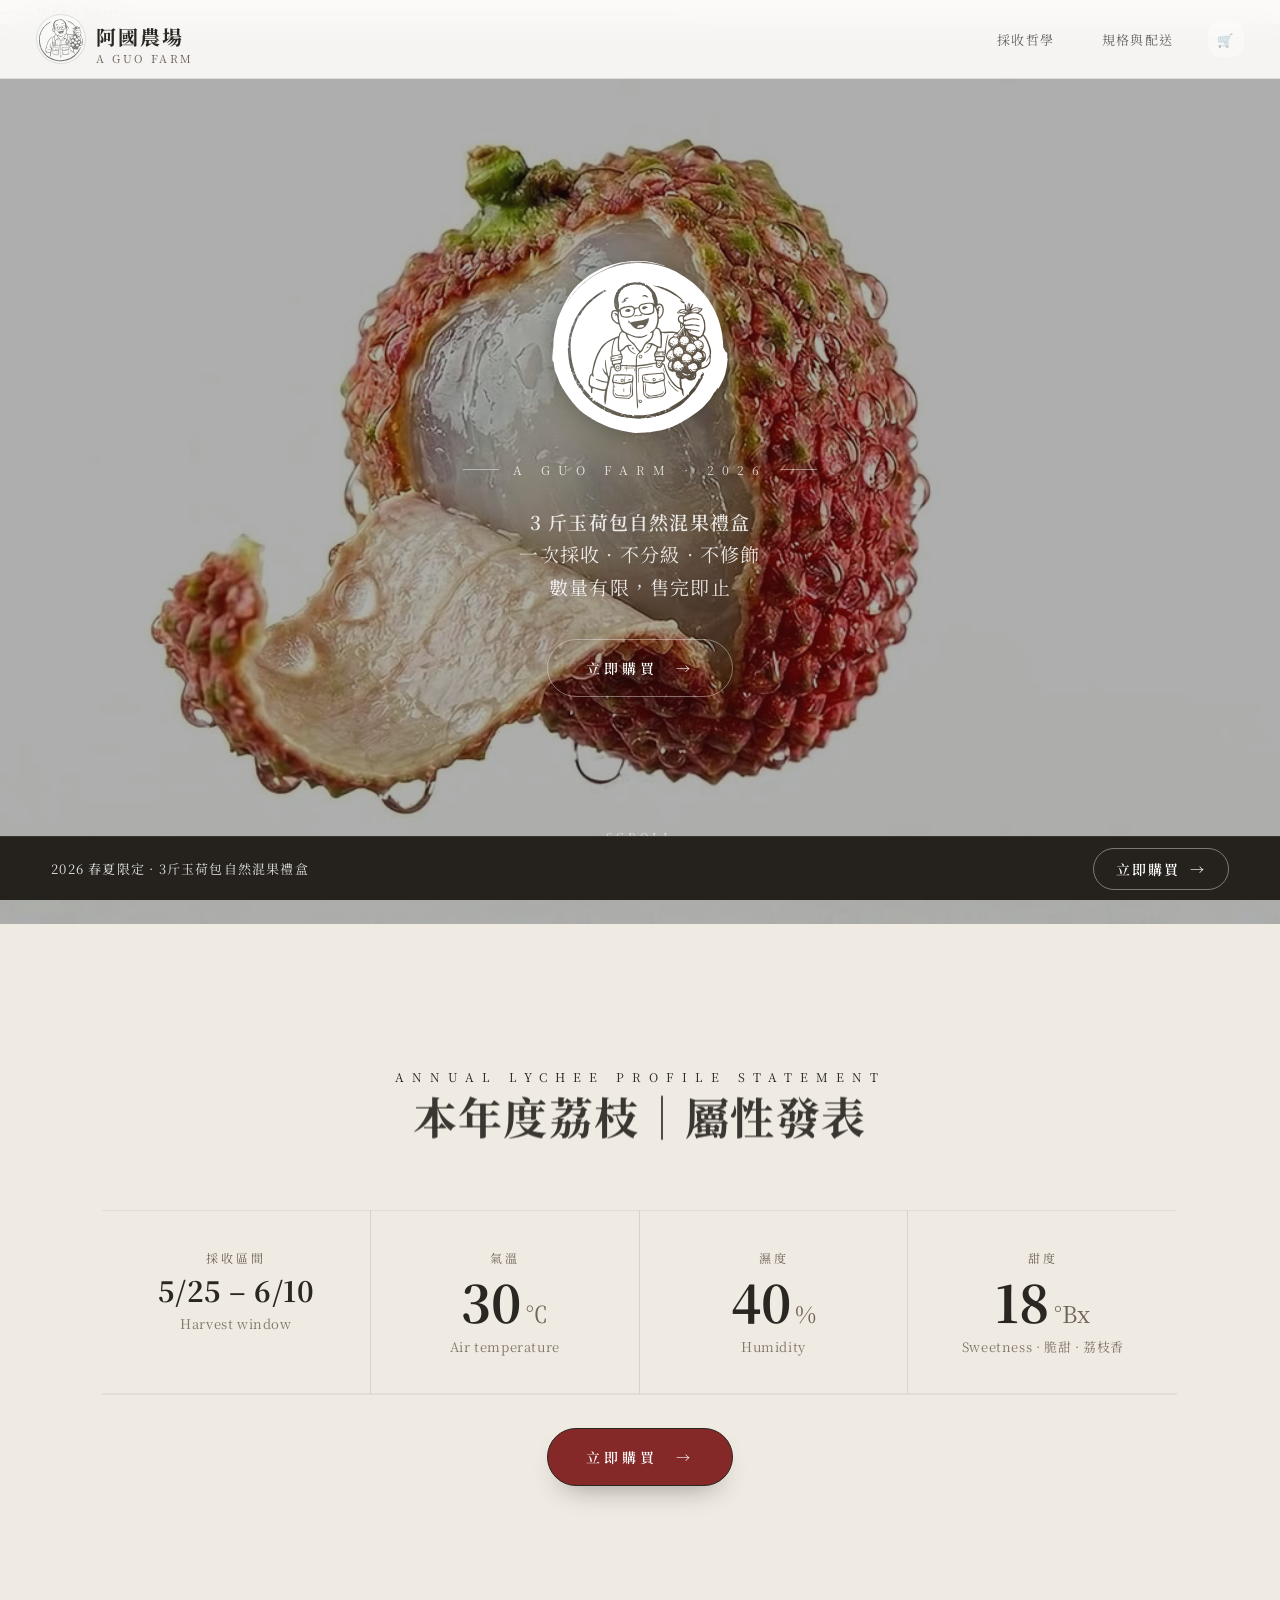
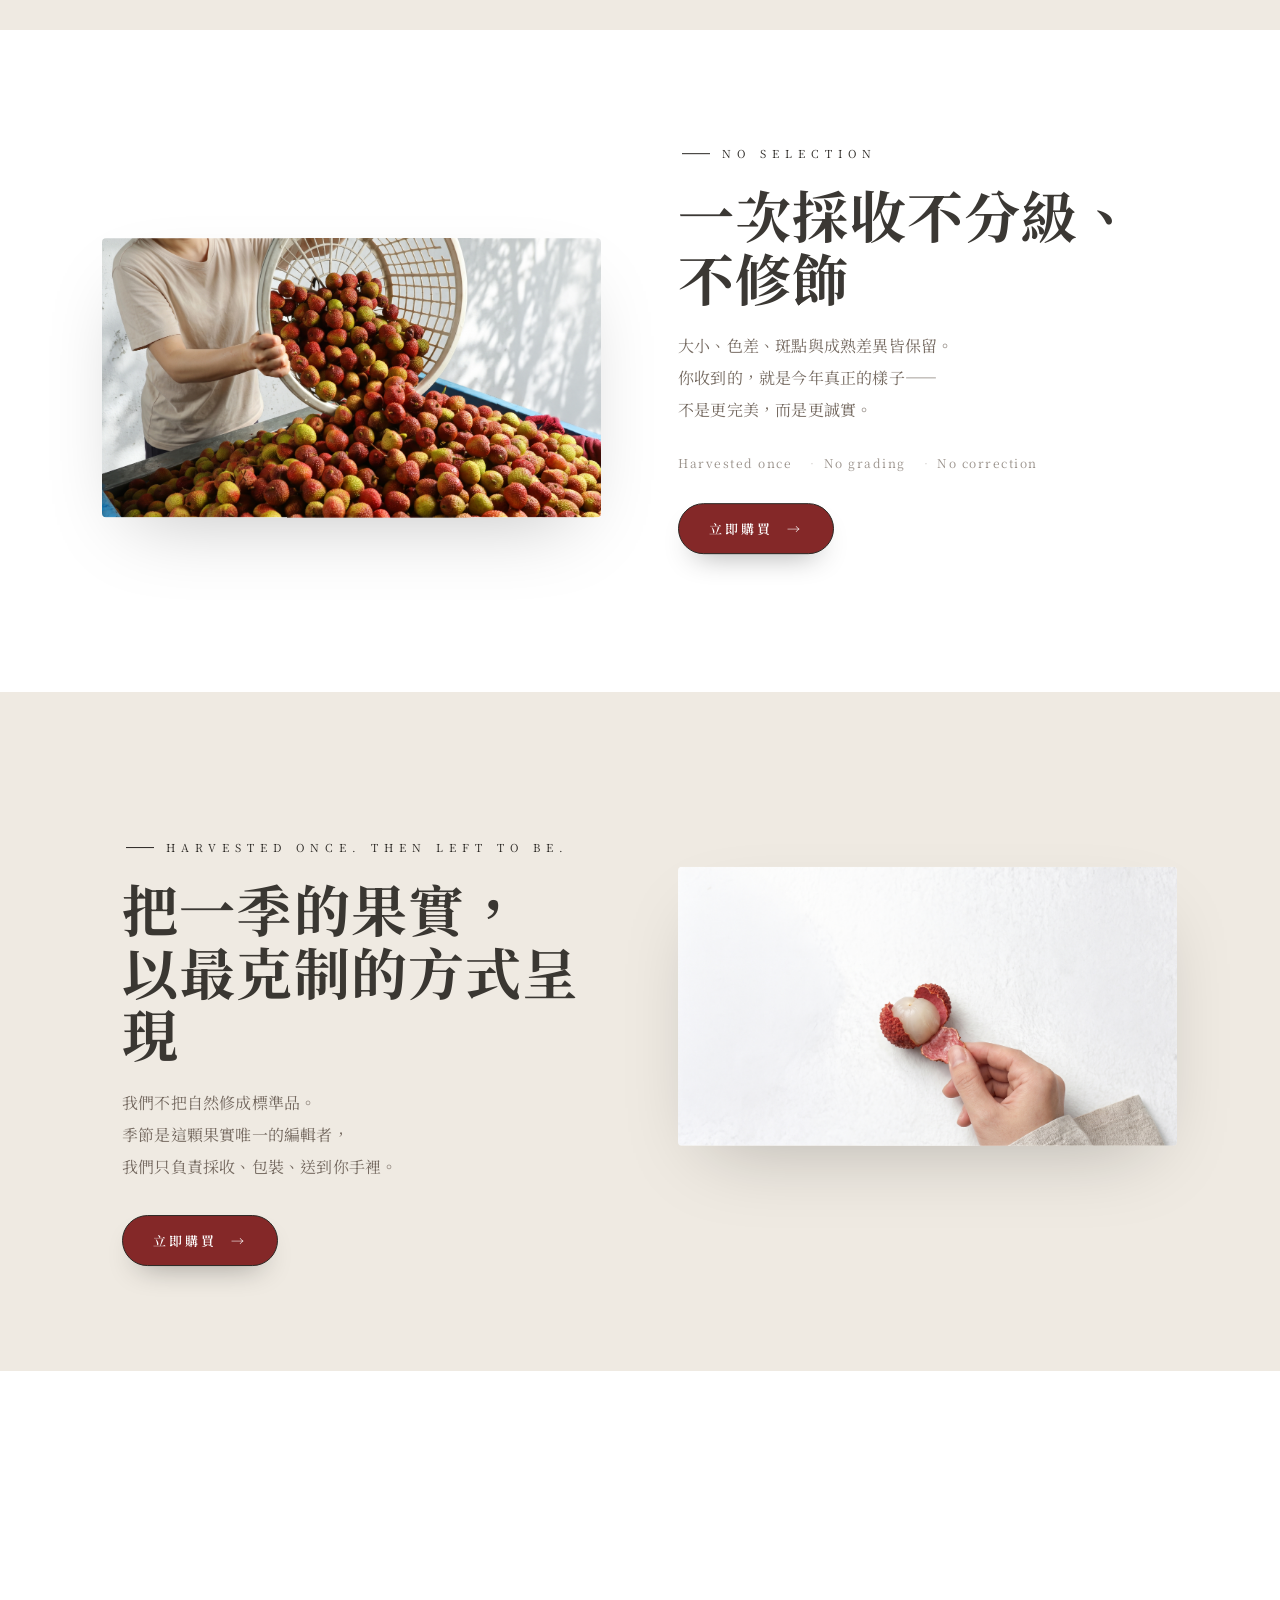
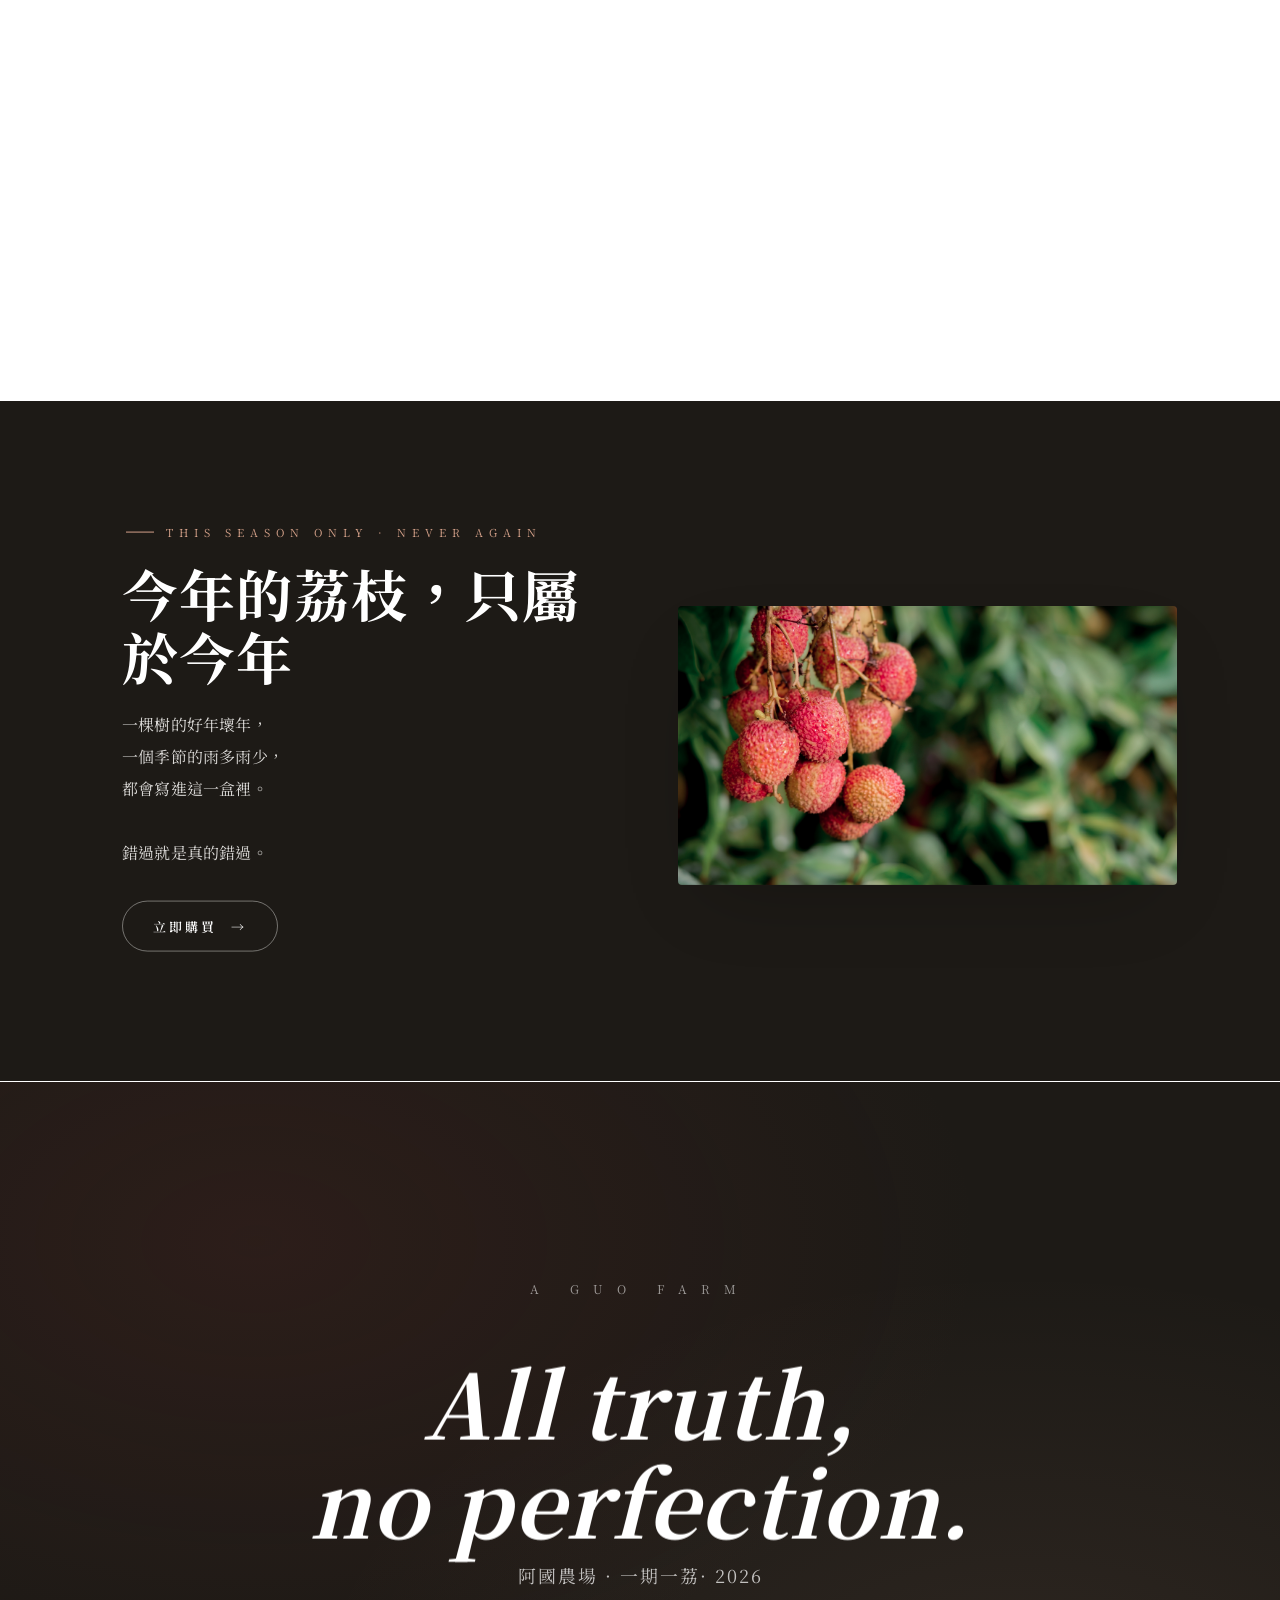
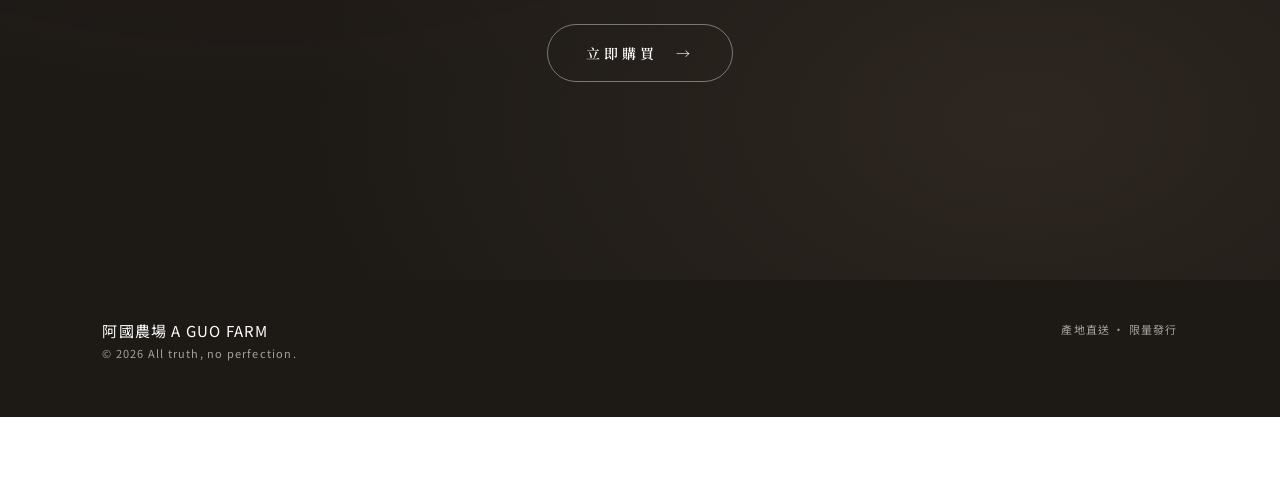
==== index.html @ 0253989d "20260521 20260521_Start" ====
<!doctype html>
<html lang="zh-Hant">
<head>
  <meta charset="utf-8" />
  <meta name="viewport" content="width=device-width,initial-scale=1" />
  <title>阿國農場 A GUO FARM｜一期一荔 · 2026 玉荷包</title>
  <meta name="description" content="一次採收，不分級、不修飾。3 斤玉荷包自然混果禮盒，2026 春夏限定。" />
  <link rel="preconnect" href="https://fonts.googleapis.com" />
  <link rel="preconnect" href="https://fonts.gstatic.com" crossorigin />
  <link href="https://fonts.googleapis.com/css2?family=Noto+Sans+TC:wght@400;500;700&family=Noto+Serif+TC:wght@400;600;700&display=swap" rel="stylesheet" />
  <link rel="stylesheet" href="css/variables.css" />
  <link rel="stylesheet" href="css/base.css" />
  <link rel="stylesheet" href="css/layout.css" />
  <link rel="stylesheet" href="css/components.css" />
  <link rel="stylesheet" href="css/landing.css" />
</head>
<body class="landing">

  <header>
    <div class="header-brand">
      <a href="index.html" class="brand">
        <div class="mark" aria-hidden="true"><img src="images/logo/logo.svg" alt="阿國農場" /></div>
        <div class="name">
          <b>阿國農場</b>
          <small>A GUO FARM</small>
        </div>
      </a>
    </div>

    <nav>
      <button type="button" class="hamburger-btn" aria-label="開啟選單" aria-expanded="false" aria-controls="nav-overlay">
        <span></span><span></span><span></span>
      </button>
      <!-- <a href="#profile">本年度屬性</a> -->
      <a href="#story">採收哲學</a>
      <a href="#spec">規格與配送</a>
      <div class="nav-right">
        <a href="https://s.ccat.com.tw/18714" class="cart-link" target="_blank" rel="noopener" aria-label="前往訂購"><span aria-hidden="true">🛒</span></a>
      </div>
    </nav>
  </header>

  <div class="nav-overlay" id="nav-overlay" aria-hidden="true">
    <!-- <a href="#profile">本年度屬性</a> -->
    <a href="#story">採收哲學</a>
    <a href="#spec">規格與配送</a>
  </div>

  <main>
    ── Video hero ───────────────────────────────────
     
    <section class="video-hero " id="top">
      
      <video class="video-hero__video" autoplay muted loop playsinline preload="auto" poster="04_mp4/frame_001.jpg">
        <source src="04_mp4/lychee_Video__.mp4" type="video/mp4" />
      </video>
      
      <div class="video-hero__veil" style="    position: absolute;    inset: 0; background: rgba(20, 20, 20, 0.4);    z-index: 1;    pointer-events: none;  "></div>
      <div class="video-hero__copy">
        <div class="video-hero__logo" aria-hidden="true">
          <img src="images/logo/logo2.svg" alt="阿國農場" />
        </div>
        <span class="video-hero__eyebrow">A GUO FARM · 2026</span>
        <!-- <h1 class="video-hero__title"> -->
          <!-- <span class="row">一期一荔</span>
          <span class="row accent">This season only.</span> -->
        <!-- </h1> -->
        <p class="video-hero__sub">
          <strong>3 斤玉荷包自然混果禮盒</strong><br />
          一次採收 · 不分級 · 不修飾<br />
          數量有限，售完即止
        </p>
        <a class ="cta  cta--ghost cta--lg  " href="https://s.ccat.com.tw/18714" target="_blank" rel="noopener" >立即購買</a>
      </div>
      <div class="scroll-cue" aria-hidden="true" >scroll</div>
    </section>

    <!-- ── Annual profile statement ───────────────────── -->
    <section class="profile reveal" id="profile">
      <p class="profile__eyebrow">Annual Lychee Profile Statement</p>
      <h2 class="profile__title">本年度荔枝｜屬性發表</h2>
      <div class="profile__grid reveal-stagger">
        <div class="profile__stat profile__stat--text">
          <span class="profile__stat-label">採收區間</span>
          <span class="profile__stat-value" id="weather-date">--/--</span>
          <span class="profile__stat-sub">Harvest window</span>
        </div>
        <div class="profile__stat">
          <span class="profile__stat-label">氣溫</span>
          <span class="profile__stat-value"><span id="weather-temp">0</span><span class="profile__stat-unit">℃</span></span>
          <span class="profile__stat-sub">Air temperature</span>
        </div>
        <div class="profile__stat">
          <span class="profile__stat-label">濕度</span>
          <span class="profile__stat-value"><span id="weather-humidity">0</span><span class="profile__stat-unit">%</span></span>
          <span class="profile__stat-sub">Humidity</span>
        </div>
        <div class="profile__stat">
          <span class="profile__stat-label">甜度</span>
          <span class="profile__stat-value">18<span class="profile__stat-unit">°Bx</span></span>
          <span class="profile__stat-sub">Sweetness · 脆甜 · 荔枝香</span>
        </div>
      </div>
      <a class ="cta cta--lg  " href="https://s.ccat.com.tw/18714" target="_blank" rel="noopener" >立即購買</a>

    </section>

    <!-- ── Stage 1: 不分級不修飾 ────────────────────────── -->
    <section class="stage reveal" id="story">

      <div class="stage__media">
        <img src="images/Slider/slide-3.jpg" alt="一次採收的玉荷包" />
      </div>
      
      <div class="stage__copy">
        <p class="stage__eyebrow">No selection</p>
        <h2 class="stage__title">一次採收不分級、不修飾</h2>
        <p class="stage__body">
          大小、色差、斑點與成熟差異皆保留。<br />
          你收到的，就是今年真正的樣子——<br />
          不是更完美，而是更誠實。
        </p>
        
        <div class="stage__meta">
          <span>Harvested once</span><span>No grading</span><span>No correction</span>
        </div>
        <a class="cta" href="https://s.ccat.com.tw/18714" target="_blank" rel="noopener">立即購買</a>
      </div>
    </section>

    <!-- ── Stage 2: Harvested once. Then left to be. ─── -->
    <section class="stage stage--reverse stage--tinted reveal">
      <div class="stage__media">
        <img src="images/Slider/slide-2.jpg" alt="自然成熟的果實" />
      </div>
      <div class="stage__copy">
        <p class="stage__eyebrow">Harvested once. Then left to be.</p>
        <h2 class="stage__title">把一季的果實，<br />以最克制的方式呈現</h2>
        <p class="stage__body">
          我們不把自然修成標準品。<br />
          季節是這顆果實唯一的編輯者，<br />
          我們只負責採收、包裝、送到你手裡。
        </p>
        <a class="cta" href="https://s.ccat.com.tw/18714" target="_blank" rel="noopener">立即購買</a>
      </div>
    </section>

    <!-- ── Stage 3: 規格與配送 ─────────────────────────── -->
    <section class="stage reveal" id="spec">
      <div class="stage__media">
        <img src="images/Slider/slide-5.jpg" alt="禮盒包裝" />
      </div>
      <div class="stage__copy">
        <p class="stage__eyebrow">Specification</p>
        <h2 class="stage__title">3 斤玉荷包禮盒</h2>
        <p class="stage__body">
          數量有限，售完即止。<br />
          建議冷藏、盡早食用。<br />
          配送方式與運費於結帳頁顯示，<br />
          或來信詢問。
        </p>
        <div class="stage__meta">
          <span>淨重 3 斤</span><span>冷藏宅配</span><span>限量發行</span>
        </div>
        <a class="cta" href="https://s.ccat.com.tw/18714" target="_blank" rel="noopener">立即購買</a>
      </div>
    </section>

    <!-- ── Stage 4: 限量、季節 ────────────────────────── -->
    <section class="stage stage--reverse stage--dark reveal">
      <div class="stage__media">
        <img src="images/Slider/slide-4.jpg" alt="本季最後的果實" />
      </div>
      <div class="stage__copy">
        <p class="stage__eyebrow">This season only · Never again</p>
        <h2 class="stage__title">今年的荔枝，只屬於今年</h2>
        <p class="stage__body">
          一棵樹的好年壞年，<br />
          一個季節的雨多雨少，<br />
          都會寫進這一盒裡。<br /><br />
          錯過就是真的錯過。
        </p>
        <a class="cta cta--ghost" href="https://s.ccat.com.tw/18714" target="_blank" rel="noopener">立即購買</a>
      </div>
    </section>

    <!-- ── Closing manifesto ────────────────────────────── -->
    <section class="closing reveal">
      <p class="closing__mark">A GUO FARM</p>
      <h2 class="closing__title">All truth,<br />no perfection.</h2>
      <p class="closing__sub">阿國農場 · 一期一荔· 2026</p>
      <a class="cta cta--ghost cta--lg cta--center" href="https://s.ccat.com.tw/18714" target="_blank" rel="noopener">立即購買</a>
    </section>

    <footer>
      <div class="footer-brand">
        <span class="text-zh">阿國農場 A GUO FARM</span>
        <span class="text-en">© <span id="y"></span> All truth, no perfection.</span>
      </div>
      <div>
        <span class="text-en">產地直送 · 限量發行</span>
      </div>
    </footer>
  </main>

  <!-- ── Sticky buy bar ───────────────────────────────── -->
  <a class="buy-bar" href="https://s.ccat.com.tw/18714" target="_blank" rel="noopener" aria-label="立即購買 2026 玉荷包">
    <span class="buy-bar__label">2026 春夏限定 · 3斤玉荷包自然混果禮盒</span>
    <span class="buy-bar__cta">
      <span>立即購買</span>
      <span class="buy-bar__cta-arrow" aria-hidden="true">→</span>
    </span>
  </a>

  <script src="js/main.js"></script>
  <script src="js/landing.js"></script>
  <script src="js/weather-pills.js"></script>
</body>
</html>
---- css/variables.css ----
/* ============================================================================
   variables.css  ──  全站設計 TOKEN（顏色 / 字型 / 尺寸 / 動效）
   ----------------------------------------------------------------------------
   ★ 想調整任何顏色、字型、尺寸，請優先改這個檔案。
   ★ 改一個值，網站全部用到的地方都會跟著變。
   ★ 每個 token 下方都註明：
        Where → 出現在哪些檔案 / 哪些 class（給你定位修改影響範圍）
   ============================================================================ */

:root {

  /* ==========================================================================
     [1] 字型 FONTS
     ========================================================================== */

  /* --serif： 主標、按鈕、品牌字、英文 eyebrow 全部用這套襯線體
     Where → 幾乎所有文字標題 / .btn / nav / .stage__title / .closing__title
              出現在 layout.css, components.css, landing.css */
  --serif: "Noto Serif TC", "Songti TC", serif;

  /* --sans： body 預設無襯線字（也是 cart-count 數字字型）
     Where → base.css → body, layout.css → .cart-count */
  --sans: "Noto Sans TC", ui-sans-serif, system-ui, -apple-system,
          "PingFang TC", "Microsoft JhengHei", sans-serif;

  /* --song： 內文宋體（書本印刷感）
     Where → landing.css → .video-hero__sub, .stage__body, .closing__sub,
              .profile__stat-sub  ／  components.css → .section p */
  --song: "Noto Serif TC", "Songti TC", serif;


  /* ==========================================================================
     [2] 核心品牌色 BRAND COLORS（純色，最常需要調整）
     ========================================================================== */

  /* --paper：主紙張底色（明亮畫布、淺色區塊背景）
     Where → base.css → body 背景
              landing.css → body.landing, .stage（淺底）, .profile
              landing.css → header .brand .mark img 圖示底
              全站文字反白時的色（深底 section 上的字） */
  --paper: #ffffff;

  /* --paper-warm：奶咖色（侘寂石紙感，stage--tinted 用的）
     Where → landing.css → .stage--tinted（第 2 段大圖文）*/
  --paper-warm: #efeae2;

  /* --night：深咖色（晚色／結尾／footer／買購條的背景）
     Where → landing.css → .closing 背景、.stage--dark 背景
              landing.css → body.landing footer 背景
              landing.css → .buy-bar 背景（半透明後）
              landing.css → @media .nav-overlay 手機選單背景 */
  --night: #1d1a16;

  /* --night-soft：略亮的晚色（影片區的底，影片載入前看到的色）
     Where → landing.css → .video-hero 背景 */
  --night-soft: #1a1815;

  /* --ink：主要墨色（最深的字色）
     Where → variables 系列 --text* tokens 都是這個色的 alpha 版本
              直接用：layout.css → .cart-count 背景（不透明圓點） */
  --ink: #2a2723;
  --ink-2: rgb(132, 40, 40);;

  /* --muted：次要墨色（標籤、副資訊、版權字）
     Where → 直接用：layout.css → .brand .name small
              components.css → .pill-label, .pill-unit, .pill-data .pill-unit
              landing.css → .profile__stat-label, .profile__stat-unit
              variables 系列 --muted-* tokens 都是這個色的 alpha 版本 */
  --muted: #6e6259;

  /* --accent：荔枝紅（主要強調色 — CTA、hover、價格、stage 標籤）
     Where → components.css → .btn:hover 文字、.btn::after gradient
              components.css → .pill-data .pill-value 數值色
              landing.css → .stage__eyebrow, .stage__title em,
                            .profile__eyebrow, .profile__stat-value,
                            .buy-bar:hover 背景、.buy-bar:hover .buy-bar__cta */
  --accent: #2a2723;

  /* --accent-warm：荔枝皮暖色（深底 section 上的強調色）
     Where → landing.css → .stage--dark .stage__eyebrow,
                            .stage--dark .stage__title em
              landing.css → .closing::before 第二個 radial gradient */
  --accent-warm: #f4b89e;

  /* --leaf：荔枝葉綠（裝飾色，目前只用於舊版 .fruit 葉子裝飾）
     Where → components.css → .fruit.leaf::after */
  --leaf-green: #4a5c44;


  /* ==========================================================================
     [3] 文字色階 TEXT TONE STEPS（--ink 的 alpha 版本）
     ----------------------------------------------------------------------------
     依視覺強度由強到弱排列。改 --ink 會連動全部。
     ========================================================================== */

  /* --text：最強內文色（標題、重要訊息）
     Where → landing.css → .stage__title, .profile__title */
  --text: rgba(42, 39, 35, 0.92);

  /* --text-soft：一般內文色（次標、品牌名、tagline、footer 簡介）
     Where → layout.css → .brand .name b（隱含）, footer .text-zh
              components.css → .tagline, .section h2 */
  --text-soft: rgba(42, 39, 35, 0.88);

  /* --text-mid：按鈕基本字色、spec 文字
     Where → components.css → .btn, .spec */
  --text-mid: rgba(42, 39, 35, 0.86);

  /* --text-faint：nav 文字、tagline-en、pill 字色
     Where → layout.css → nav, .home-link
              components.css → .tagline-en, .pill */
  --text-faint: rgba(42, 39, 35, 0.78);

  /* --text-whisper：最淡墨色（submark）
     Where → components.css → .submark */
  --text-whisper: rgba(42, 39, 35, 0.72);

  /* --text-hover-border：hover 時的邊框墨色
     Where → layout.css → .hamburger-btn:hover, .home-link:hover,
                          .cart-link:hover, nav a:hover */
  --text-hover-border: rgba(42, 39, 35, 0.45);


  /* ==========================================================================
     [4] 副墨色階 MUTED TONE STEPS（--muted 的 alpha 版本）
     ========================================================================== */

  /* --muted-strong：最深 muted（內文 p、submark en）
     Where → components.css → .section p
              landing.css → .stage__body */
  --muted-strong: rgba(110, 98, 89, 0.95);

  /* --muted-soft：footer 字
     Where → layout.css → footer, footer .text-en
              components.css → .submark .en */
  --muted-soft: rgba(110, 98, 89, 0.9);

  /* --muted-faint：profile stat sub
     Where → landing.css → .profile__stat-sub */
  --muted-faint: rgba(110, 98, 89, 0.85);

  /* --muted-whisper：stage meta 小字
     Where → landing.css → .stage__meta */
  --muted-whisper: rgba(110, 98, 89, 0.7);


  /* ==========================================================================
     [5] 紙色透明階 PAPER ALPHA（深底 section 上的反白字 / 邊框）
     ========================================================================== */

  /* --paper-strong：近實心紙色（buy-bar hover 後背景、stage--dark body 文字）
     Where → landing.css → .stage--dark .stage__body 文字
              landing.css → .buy-bar:hover .buy-bar__cta 背景 */
  --paper-strong: rgba(251, 250, 248, 0.85);

  /* --paper-2：中等透明紙色（scroll-cue、eyebrow line、stage--dark eyebrow 文字）
     Where → landing.css → .video-hero__eyebrow::before,
                            .video-hero__title .accent,
                            .scroll-cue, .scroll-cue::after,
                            .stage--dark .stage__eyebrow（85%），
                            footer .text-en（55%） */
  --paper-2: rgba(251, 250, 248, 0.6);

  /* --paper-3：淡紙色（buy-bar CTA 邊框、scroll-cue 結尾）
     Where → landing.css → .buy-bar__cta border
              landing.css → .stage--dark .stage__meta 文字 */
  --paper-3: rgba(251, 250, 248, 0.4);

  /* --paper-4：很淡的紙色（header over hero 的 cart icon 背景）
     Where → landing.css → body.landing:not(.scrolled-past-hero)
                            header .brand .mark, .cart-link 背景 */
  --paper-4: rgba(251, 250, 248, 0.16);

  /* --paper-5：幾乎隱形的紙色（深底分隔線）
     Where → landing.css → .buy-bar 上緣 border (0.08) */
  --paper-5: rgba(251, 250, 248, 0.08);

    /* ---paper-6：荔枝色
     Where → landing.css → .buy-bar 上緣 border (0.08) */
  --paper-6: rgb(132, 40, 40);

  /* ==========================================================================
     [6] 強調色透明階 ACCENT ALPHA
     ========================================================================== */

  /* --accent-soft：按鈕 hover 邊框
     Where → components.css → .btn:hover border-color */
  --accent-soft: rgba(122, 46, 43, 0.45);

  /* --accent-faint：closing 區的紅色 radial 光暈
     Where → landing.css → .closing::before 第一個 radial gradient */
  --accent-faint: rgba(122, 46, 43, 0.16);

  /* --accent-whisper：按鈕底部紅色滲色
     Where → components.css → .btn::after linear gradient 結尾 */
  --accent-whisper: rgba(122, 46, 43, 0.08);


  /* ==========================================================================
     [7] 線條 / 邊界 LINES
     ========================================================================== */

  /* --line：標準細線色（panel 邊、pill 邊、divider 漸層中段、profile 格線）
     Where → 幾乎所有 1px border 都用這個
              layout.css → .panel, .brand .mark
              components.css → .pill, .btn, .divider
              landing.css → .profile__grid, .profile__stat */
  --line: rgba(42, 39, 35, 0.12);

  /* --line-strong：slider 圓點背景（半透明深色點）
     Where → components.css → .hero-slider-dots 背景 */
  --line-strong: rgba(42, 39, 35, 0.22);


  /* ==========================================================================
     [8] 陰影 SHADOWS
     ========================================================================== */

  /* --shadow：通用 panel 投影（淺）
     Where → layout.css → .panel
              components.css → .hero-slider */
  --shadow: rgba(0, 0, 0, 0.08);

  /* --shadow-soft：較淺的按鈕投影
     Where → components.css → .btn 預設 box-shadow */
  --shadow-soft: rgba(0, 0, 0, 0.06);

  /* --shadow-strong：深投影（stage 大圖底部）
     Where → landing.css → .stage__media box-shadow */
  --shadow-strong: rgba(0, 0, 0, 0.25);


  /* ==========================================================================
     [9] 半透明白 GLASS（淺底 section 上的玻璃感按鈕／圖示底）
     ========================================================================== */

  /* --glass：通用半透明白底（home/cart/hamburger 等按鈕底）
     Where → layout.css → .hamburger-btn, .home-link, .cart-link,
                          .brand .mark 背景 */
  --glass: rgba(255, 255, 255, 0.35);

  /* --glass-strong：hover 後加強的半透明白底
     Where → layout.css → .home-link:hover, .cart-link:hover
              components.css → .pill 背景, .btn:hover 背景 */
  --glass-strong: rgba(255, 255, 255, 0.55);

  /* --glass-button：按鈕預設淡粉紅底（hint of accent）
     Where → components.css → .btn 預設背景 */
  --glass-button: rgba(255, 238, 238, 0.55);


  /* ==========================================================================
     [10] 尺寸 METRICS
     ========================================================================== */

  /* --max：內容最大寬度（panel 外框上限）
     Where → layout.css → .wrap max-width */
  --max: 1040px;

  /* --radius：panel 圓角
     Where → layout.css → .panel */
  --radius: 18px;

  /* --panel-pad：panel 內距（slider 全寬就是抵銷這個值）
     Where → layout.css → .panel padding
              components.css → .hero-slider margin/width 計算 */
  --panel-pad: 22px;

  /* --buy-bar-h：landing 底部固定購買條的高度
     Where → landing.css → body.landing padding-bottom, .buy-bar height
     ★ 手機 ≤600px 下會在 landing.css 內被改寫為 76px */
  --buy-bar-h: 64px;


  /* ==========================================================================
     [11] 動效 MOTION
     ========================================================================== */

  /* --ease-organic：有機緩動曲線（一進一出，呼吸感）
     Where → 幾乎所有 transition / animation 都用這個
              components.css → .hero-slider-track, .btn, .reveal, divider, etc.
              landing.css → .stage__media img, .reveal, .scroll-cue, .buy-bar 等 */
  --ease-organic: cubic-bezier(0.65, 0, 0.35, 1);


  /* ==========================================================================
     [12] 舊版相容 LEGACY（已不使用、未來可刪）
     ========================================================================== */

  /* --bg：舊版頁面背景（已被 landing 覆蓋；其他頁面如有用到才需要）
     Where → base.css → body background-color */
  --bg: #f4f1ec;
}
---- css/base.css ----
* {
  box-sizing: border-box;
}

body {
  margin: 0;
  background-color: var(--bg);
  background-image: url("../images/background/bg.jpg");
  background-position: center;
  background-size: cover;
  background-repeat: no-repeat;
  background-attachment: fixed;
  color: var(--ink);
  font-family: var(--sans);
  letter-spacing: 0.2px;
  -webkit-text-size-adjust: 100%;
}

a {
  color: inherit;
  text-decoration: none;
}
---- css/layout.css ----
/* ============================================================================
   layout.css ─ 全站共用骨架（wrap / header / nav / panel / footer）
   ★ 所有顏色都引用 variables.css 內的 token，請去那裡調整顏色。
   ============================================================================ */

.wrap {
  max-width: var(--max);
  margin: 0 auto;
  padding: 22px 18px 80px;
}

header {
  display: flex;
  align-items: center;
  justify-content: space-between;
  gap: 14px;
  padding: 8px 2px 22px;
}

.header-brand {
  display: flex;
  align-items: center;
}

.hamburger-btn {
  display: none;
  width: 36px;
  height: 36px;
  padding: 0;
  border: 0.5px solid transparent;
  border-radius: 12px;
  background: var(--glass);
  cursor: pointer;
  flex-direction: column;
  align-items: center;
  justify-content: center;
  gap: 5px;
  transition: border-color 0.2s, background 0.2s;
}

.hamburger-btn span {
  display: block;
  width: 16px;
  height: 1.5px;
  background: var(--text-faint);
  border-radius: 1px;
}

.nav-overlay {
  display: none;
}

.brand {
  display: flex;
  align-items: flex-end;
  gap: 10px;
}

.brand .mark {
  width: 50px;
  height: 50px;
  border: 1px solid var(--line);
  border-radius: 999px;
  display: grid;
  place-items: center;
  background: var(--glass);
  overflow: hidden;
}

.brand .mark img {
  width: 100%;
  height: 100%;
  object-fit: contain;
  display: block;
}

.brand .name {
  display: flex;
  flex-direction: column;
  align-items: flex-start;
  line-height: 1.1;
}

.brand .name b {
  font-family: var(--serif);
  font-weight: 700;
  letter-spacing: 2px;
  font-size: 20px;
}

.brand .name small {
  display: block;
  font-family: var(--serif);
  letter-spacing: 2.6px;
  color: var(--muted);
  font-size: 11px;
  margin-top: 4px;
}

nav {
  display: flex;
  align-items: center;
  gap: 22px;
  font-family: var(--serif);
  letter-spacing: 1.2px;
  color: var(--text-faint);
  font-size: 13px;
  white-space: nowrap;
}

.nav-right {
  display: flex;
  align-items: center;
  gap: 22px;
}

.home-link {
  display: none;
  width: 36px;
  height: 36px;
  padding: 0;
  border: 0.5px solid transparent;
  border-radius: 12px;
  background: var(--glass);
  color: var(--text-faint);
  font-size: 18px;
  line-height: 1;
  place-items: center;
  transition: border-color 0.2s, background 0.2s;
  text-decoration: none;
}

.home-link:hover {
  border-color: var(--text-hover-border);
  background: var(--glass-strong);
}

nav a {
  opacity: 0.9;
  padding: 8px 12px;
  border: 0.5px solid transparent;
  border-radius: 10px;
  transition: border-color 0.2s, background 0.2s;
}

nav a:hover {
  opacity: 1;
  border-color: var(--text-hover-border);
  background: rgba(255, 255, 255, 0.25);
}

.cart-link {
  width: 36px;
  height: 36px;
  padding: 0;
  border: 0.5px solid transparent;
  border-radius: 12px;
  display: grid;
  place-items: center;
  background: var(--glass);
  position: relative;
  transition: border-color 0.2s, background 0.2s;
}

.cart-link:hover {
  border-color: var(--text-hover-border);
  background: var(--glass-strong);
}

.cart-count {
  position: absolute;
  top: -4px;
  right: -4px;
  min-width: 18px;
  height: 18px;
  padding: 0 4px;
  border-radius: 999px;
  background: var(--ink);
  color: var(--paper);
  font-size: 11px;
  font-family: var(--sans);
  display: flex;
  align-items: center;
  justify-content: center;
}

.panel {
  position: relative;
  background: var(--paper);
  border: 1px solid var(--line);
  border-radius: var(--radius);
  box-shadow: 0 20px 60px var(--shadow);
  overflow: hidden;
  padding: var(--panel-pad);
}

footer {
  padding: 28px 6px 0;
  color: var(--muted-soft);
  font-size: 12px;
  letter-spacing: 0.6px;
  display: flex;
  justify-content: space-between;
  gap: 16px;
  flex-wrap: wrap;
  border-top: 1px solid var(--line);
  margin-top: 26px;
}

footer .footer-brand {
  display: flex;
  flex-direction: column;
  align-items: flex-start;
  gap: 2px;
}

footer .text-zh {
  font-size: 15px;
  font-weight: 600;
  color: var(--text-soft);
}

footer .text-en {
  font-size: 11px;
  color: var(--muted-soft);
}

@media (max-width: 720px) {
  nav {
    gap: 14px;
  }
  .brand .name b {
    font-size: 18px;
  }
}
---- css/components.css ----
/* ============================================================================
   components.css ─ 全站共用元件（hero / slider / btn / pill / section / divider）
   ★ 所有顏色都引用 variables.css 內的 token，請去那裡調整顏色。
   ============================================================================ */

/* ─── 首頁 hero 區 ─────────────────────────────────────────── */
.hero {
  padding: 48px 0 36px;
  text-align: center;
  min-height: 620px;
  display: flex;
  flex-direction: column;
  align-items: center;
  gap: 32px;
}

.hero-inner {
  width: min(820px, 100%);
  padding: 0 22px;
  display: flex;
  flex-direction: column;
  align-items: center;
  gap: 22px;
}

/* ─── hero 主視覺輪播 slider ──────────────────────────────── */
.hero-slider {
  --slide-count: 4;
  position: relative;
  width: calc(100% + var(--panel-pad) * 2);
  margin-left: calc(-1 * var(--panel-pad));
  margin-right: calc(-1 * var(--panel-pad));
  max-width: none;
  overflow: hidden;
  border-radius: 0;
  border: 0;
  box-shadow: 0 18px 38px -22px var(--shadow);
  background: rgba(0, 0, 0, 0.04);
}

.hero-slider::before,
.hero-slider::after {
  content: "";
  position: absolute;
  top: 0;
  bottom: 0;
  width: 80px;
  pointer-events: none;
  z-index: 2;
}

.hero-slider::before {
  left: 0;
  background: linear-gradient(to right, var(--paper-3), transparent);
}

.hero-slider::after {
  right: 0;
  background: linear-gradient(to left, var(--paper-3), transparent);
}

.hero-slider-track {
  display: flex;
  width: calc(var(--slide-count) * 100%);
  transition: transform 1.1s var(--ease-organic);
}

.hero-slide {
  flex: 0 0 calc(100% / var(--slide-count));
  width: calc(100% / var(--slide-count));
  min-width: 0;
  display: block;
  position: relative;
  overflow: hidden;
}

.hero-slide img {
  width: 100%;
  height: auto;
  display: block;
  object-fit: cover;
  aspect-ratio: 21 / 9;
  transition: transform 6s ease-out;
}

.hero-slide.is-active img {
  transform: scale(1.04);
}

.hero-slider-dots {
  position: absolute;
  left: 50%;
  bottom: 18px;
  transform: translateX(-50%);
  display: flex;
  gap: 10px;
  z-index: 3;
  padding: 6px 12px;
  border-radius: 999px;
  background: var(--line-strong);
  backdrop-filter: blur(6px);
  -webkit-backdrop-filter: blur(6px);
}

.hero-slider-dot {
  width: 6px;
  height: 6px;
  padding: 0;
  border: 0;
  border-radius: 999px;
  background: var(--paper-2);
  cursor: pointer;
  transition: width 0.4s var(--ease-organic), background 0.4s ease;
}

.hero-slider-dot:hover {
  background: var(--paper-strong);
}

.hero-slider-dot.is-active {
  width: 22px;
  background: var(--paper);
}

/* ─── 舊版裝飾元素（圓形果實）────────────────────────────── */
.fruit {
  width: 88px;
  height: 88px;
  border-radius: 999px;
  overflow: hidden;
  background: linear-gradient(145deg, rgba(255, 255, 255, 0.65), rgba(0, 0, 0, 0.06));
  border: 1px solid var(--line);
  box-shadow: 0 14px 28px rgba(0, 0, 0, 0.1);
  position: relative;
}

.fruit::before {
  content: "";
  position: absolute;
  inset: -10px;
  background:
    radial-gradient(circle at 30% 30%, rgba(255, 255, 255, 0.45), transparent 40%),
    radial-gradient(circle at 70% 70%, rgba(0, 0, 0, 0.25), transparent 55%),
    radial-gradient(circle at 50% 50%, rgba(122, 46, 43, 0.95), rgba(143, 90, 74, 0.85));
  filter: contrast(1.05) saturate(0.95);
  transform: scale(1.06);
}

.fruit.leaf::after {
  content: "";
  position: absolute;
  width: 34px;
  height: 14px;
  right: -6px;
  top: 10px;
  background: linear-gradient(135deg, rgba(74, 92, 68, 0.85), rgba(74, 92, 68, 0.25));
  border-radius: 18px;
  transform: rotate(-22deg);
  opacity: 0.9;
  filter: blur(0.2px);
}

.fruit img {
  width: 100%;
  height: 100%;
  object-fit: cover;
  display: block;
}

/* ─── 文案行 tagline / submark ────────────────────────────── */
.tagline {
  display: flex;
  flex-direction: column;
  align-items: center;
  gap: 6px;
  font-family: var(--serif);
  letter-spacing: 1px;
  color: var(--text-soft);
}

.tagline-zh {
  font-size: 22px;
  font-weight: 700;
}

.tagline-en {
  font-size: 16px;
  font-weight: 700;
  color: var(--text-faint);
}

.submark {
  margin-top: 6px;
  display: flex;
  flex-direction: column;
  align-items: center;
  gap: 6px;
  color: var(--text-whisper);
}

.submark .cn {
  font-family: var(--serif);
  letter-spacing: 10px;
  font-size: 24px;
  transform: translateX(5px);
}

.submark .en {
  font-family: var(--serif);
  letter-spacing: 3px;
  font-size: 12px;
  color: var(--muted-soft);
}

/* ─── 按鈕 btn ────────────────────────────────────────────── */
.btns {
  margin-top: 10px;
  display: flex;
  gap: 12px;
  flex-wrap: wrap;
  justify-content: center;
}

.btn {
  position: relative;
  padding: 13px 22px;
  border-radius: 14px;
  border: 1px solid var(--line);
  background: var(--glass-button);
  font-family: var(--serif);
  letter-spacing: 1.4px;
  font-size: 13px;
  color: var(--text-mid);
  box-shadow: 0 10px 26px var(--shadow-soft);
  cursor: pointer;
  transition: transform 0.4s var(--ease-organic), border-color 0.4s ease,
    background 0.4s ease, color 0.4s ease, box-shadow 0.4s ease;
  overflow: hidden;
}

.btn::after {
  content: "";
  position: absolute;
  inset: 0;
  background: linear-gradient(180deg, rgba(122, 46, 43, 0) 50%, var(--accent-whisper) 100%);
  opacity: 0;
  transition: opacity 0.5s ease;
  pointer-events: none;
}

.btn:hover {
  background: rgba(255, 255, 255, 0.85);
  border-color: var(--accent-soft);
  color: var(--accent);
  transform: translateY(-2px);
  box-shadow: 0 14px 32px var(--shadow);
}

.btn:hover::after {
  opacity: 1;
}

.btn:active {
  transform: translateY(0);
}

/* ─── 分隔線 divider ──────────────────────────────────────── */
.divider {
  position: relative;
  height: 1px;
  background: linear-gradient(
    90deg,
    transparent 0%,
    var(--line) 15%,
    var(--line) 85%,
    transparent 100%
  );
  width: min(860px, 92%);
  margin: 0 auto;
}

.divider::after {
  content: "";
  position: absolute;
  top: 50%;
  left: 50%;
  width: 5px;
  height: 5px;
  background: var(--paper);
  border: 1px solid var(--line);
  border-radius: 999px;
  transform: translate(-50%, -50%) rotate(45deg);
}

/* ─── Reveal on scroll ────────────────────────────────────── */
.reveal {
  opacity: 0;
  transform: translateY(18px);
  transition: opacity 1.1s var(--ease-organic), transform 1.1s var(--ease-organic);
  will-change: opacity, transform;
}

.reveal.is-visible {
  opacity: 1;
  transform: none;
}

@media (prefers-reduced-motion: reduce) {
  .reveal,
  .reveal.is-visible {
    opacity: 1;
    transform: none;
    transition: none;
  }
  .hero-slider-track,
  .hero-slide img,
  .btn {
    transition: none !important;
  }
}

/* ─── 區塊 section（非 landing 頁用）─────────────────────── */
.section {
  padding: 22px 22px;
  text-align: center;
  display: grid;
  gap: 14px;
  place-items: center;
}

.section h2 {
  margin: 0;
  font-family: var(--serif);
  letter-spacing: 1px;
  font-size: 18px;
  color: var(--text-soft);
  font-weight: 600;
}

.section p {
  margin: 0;
  max-width: 680px;
  font-family: var(--song);
  font-weight: 400;
  color: var(--muted-strong);
  line-height: 1.9;
  font-size: 18px;
  letter-spacing: 0.4px;
}

/* ─── 規格膠囊 spec / pill ───────────────────────────────── */
.spec {
  width: min(860px, 100%);
  display: grid;
  gap: 10px;
  padding: 18px 18px 0;
  text-align: center;
  color: var(--text-mid);
  font-family: var(--serif);
  letter-spacing: 0.9px;
}

.spec .row {
  display: flex;
  gap: 10px;
  flex-wrap: wrap;
  align-items: center;
  justify-content: center;
}

.pill {
  border: 1px solid var(--line);
  background: var(--glass-strong);
  padding: 10px 12px;
  border-radius: 999px;
  font-size: 24px;
  color: var(--text-faint);
}

.spec-weather {
  margin-bottom: 6px;
}

.pill-data {
  display: inline-flex;
  align-items: baseline;
  gap: 6px;
}

.pill-data .pill-label {
  color: var(--muted);
  font-size: 25px;
  padding: 10px ;
}

.pill-data .pill-value {
  font-variant-numeric: tabular-nums;
  font-weight: 600;
  min-width: 1.8em;
  text-align: right;
  font-size: 25px;
  color: var(--accent);
}

.pill-data .pill-unit {
  font-size: 15px;
  color: var(--muted);
}

@media (max-width: 720px) {
  .tagline-zh {
    font-size: 20px;
  }
  .tagline-en {
    font-size: 14px;
  }
  .hero {
    min-height: 460px;
    padding: 36px 0 28px;
    gap: 24px;
  }
  .hero-slide img {
    aspect-ratio: 16 / 10;
  }
  .submark .cn {
    letter-spacing: 8px;
    font-size: 22px;
  }
  .submark .en {
    font-size: 12px;
  }
  .pill-data .pill-label {
    font-size: 18px;
    padding: 6px;
  }
  .pill-data .pill-value {
    font-size: 18px;
  }
  .pill-data .pill-unit {
    font-size: 13px;
  }
}
---- css/landing.css ----
/* ============================================================================
   landing.css ─ 一頁式首頁專用樣式（只給 body.landing 用）
   ★ 所有顏色都引用 variables.css 內的 token，請去那裡調整顏色。
   ============================================================================ */

/* ─── 重置框架：拿掉 wrap / panel 的盒子化，讓 landing 全寬 ──── */
body.landing {
  background-image: none;
  background-color: var(--paper);
  padding-bottom: var(--buy-bar-h);
}

body.landing .wrap {
  max-width: none;
  margin: 0;
  padding: 0;
}

body.landing .panel {
  background: transparent;
  border: 0;
  border-radius: 0;
  box-shadow: none;
  padding: 0;
  overflow: visible;
}

/* ─── 固定米色 header（永遠呈現 scrolled 狀態） ─────────────── */
body.landing header {
  position: fixed;
  top: 0;
  left: 0;
  right: 0;
  z-index: 50;
  padding: 14px 36px;
  display: flex;
  align-items: center;
  justify-content: space-between;
  background: rgba(251, 250, 248, 0.92);
  backdrop-filter: saturate(140%) blur(14px);
  -webkit-backdrop-filter: saturate(140%) blur(14px);
  border-bottom: 1px solid var(--line);
  transition: padding 0.4s ease;
}

body.landing header.is-scrolled {
  padding: 10px 36px;
}

body.landing .nav-overlay {
  top: 0;
}

/* ─── Video hero（最上層開頭）────────────────────────────── */
.video-hero {
  position: relative;
  height: 100vh;
  min-height: 600px;
  width: 100%;
  overflow: hidden;
  background: var(--night-soft);
}

.video-hero__video {
  position: absolute;
  inset: 0;
  width: 100%;
  height: 100%;
  object-fit: cover;
  z-index: 1;
  will-change: transform;
}

.video-hero__veil {
  position: absolute;
  inset: 0;
  z-index: 2;
  background:
    linear-gradient(180deg, rgba(0, 0, 0, 0.32) 0%, rgba(0, 0, 0, 0) 25%, rgba(0, 0, 0, 0) 55%, rgba(0, 0, 0, 0.55) 100%),
    radial-gradient(ellipse at 30% 35%, rgba(0, 0, 0, 0.15), transparent 60%);
  pointer-events: none;
}

.video-hero__copy {
  position: absolute;
  inset: 0;
  z-index: 3;
  display: flex;
  flex-direction: column;
  justify-content: center;
  align-items: center;
  text-align: center;
  padding: 0 8vw;
  color: var(--paper);
  will-change: transform, opacity;
}

.video-hero__logo {
  width: 192px;
  height: 192px;
  margin: 0 auto 18px;
  display: flex;
  align-items: center;
  justify-content: center;
}

.video-hero__logo img {
  width: 100%;
  height: 100%;
  object-fit: contain;
  filter: drop-shadow(0 2px 12px rgba(0, 0, 0, 0.35));
}

.video-hero__eyebrow {
  font-family: var(--serif);
  letter-spacing: 8px;
  font-size: 12px;
  text-transform: uppercase;
  opacity: 0.78;
  margin-bottom: 28px;
  display: inline-flex;
  align-items: center;
  gap: 14px;
}

.video-hero__eyebrow::before,
.video-hero__eyebrow::after {
  content: "";
  width: 36px;
  height: 1px;
  background: var(--paper-2);
  display: inline-block;
}

.video-hero__title {
  font-family: var(--serif);
  font-weight: 700;
  font-size: clamp(56px, 10vw, 144px);
  line-height: 0.95;
  letter-spacing: 2px;
  margin: 0 auto 28px;
  max-width: 16ch;
  text-shadow: 0 2px 24px rgba(0, 0, 0, 0.18);
}

.video-hero__title .row {
  display: block;
}

.video-hero__title .accent {
  font-style: italic;
  color: var(--paper-2);
}

.video-hero__sub {
  font-family: var(--song);
  font-size: clamp(15px, 1.6vw, 19px);
  letter-spacing: 1.2px;
  line-height: 1.7;
  max-width: 30ch;
  margin: 0 auto;
  opacity: 0.86;
}

.video-hero__sub strong {
  font-weight: 600;
  color: var(--paper);
}

.scroll-cue {
  position: absolute;
  bottom: 32px;
  left: 50%;
  transform: translateX(-50%);
  z-index: 3;
  color: var(--paper-2);
  font-family: var(--serif);
  font-size: 11px;
  letter-spacing: 4px;
  text-transform: uppercase;
  display: flex;
  flex-direction: column;
  align-items: center;
  gap: 12px;
}

.scroll-cue::after {
  content: "";
  width: 1px;
  height: 36px;
  background: linear-gradient(180deg, var(--paper-2), rgba(251, 250, 248, 0));
  animation: scroll-cue-line 2.4s var(--ease-organic) infinite;
}

@keyframes scroll-cue-line {
  0%, 100% { transform: scaleY(0.4); transform-origin: top; opacity: 0.4; }
  50% { transform: scaleY(1); opacity: 1; }
}

/* ─── Stage 圖文交替區塊 ────────────────────────────────── */
.stage {
  position: relative;
  padding: clamp(80px, 14vh, 160px) 8vw;
  display: grid;
  grid-template-columns: 1fr 1fr;
  gap: clamp(40px, 6vw, 96px);
  align-items: center;
  background: var(--paper);
}

.stage--reverse {
  direction: rtl;
}

.stage--reverse > * {
  direction: ltr;
}

.stage--tinted {
  background: var(--paper-warm);
}

.stage--dark {
  background: var(--night);
  color: var(--paper);
}

.stage__media {
  position: relative;
  border-radius: 4px;
  overflow: hidden;
  box-shadow: 0 30px 80px -30px var(--shadow-strong);
}

/* 圖片自然比例，不裁切 */
.stage__media img {
  display: block;
  width: 100%;
  height: auto;
  will-change: transform;
  transition: transform 1.4s var(--ease-organic);
}

.stage__copy {
  display: flex;
  flex-direction: column;
  gap: 22px;
  max-width: 480px;
}

.stage--reverse .stage__copy {
  margin-left: auto;
}

.stage__eyebrow {
  font-family: var(--serif);
  letter-spacing: 6px;
  font-size: 11px;
  text-transform: uppercase;
  color: var(--accent);
  margin: 0;
  padding-left: 4px;
  display: inline-flex;
  align-items: center;
  gap: 12px;
}

.stage__eyebrow::before {
  content: "";
  width: 28px;
  height: 1px;
  background: currentColor;
}

.stage--dark .stage__eyebrow {
  color: rgba(244, 184, 158, 0.85);
}

.stage__title {
  font-family: var(--serif);
  font-weight: 700;
  font-size: clamp(32px, 4.6vw, 56px);
  line-height: 1.12;
  letter-spacing: 1.2px;
  margin: 0;
  color: var(--text);
}

.stage--dark .stage__title {
  color: var(--paper);
}

.stage__title em {
  font-style: italic;
  font-weight: 400;
  color: var(--accent);
}

.stage--dark .stage__title em {
  color: var(--accent-warm);
}

.stage__body {
  font-family: var(--song);
  font-size: clamp(15px, 1.25vw, 17px);
  line-height: 2;
  color: var(--muted-strong);
  margin: 0;
}

.stage--dark .stage__body {
  color: var(--paper-strong);
}

.stage__meta {
  display: flex;
  flex-wrap: wrap;
  gap: 10px 18px;
  margin-top: 6px;
  font-family: var(--serif);
  font-size: 12px;
  letter-spacing: 1.5px;
  color: var(--muted-whisper);
}

.stage--dark .stage__meta {
  color: var(--paper-3);
}

.stage__meta span::before {
  content: "·";
  margin-right: 8px;
  opacity: 0.4;
}

.stage__meta span:first-child::before {
  content: "";
  margin: 0;
}

/* ─── Profile 數據列 ─────────────────────────────────────── */
.profile {
  padding: clamp(100px, 16vh, 180px) 8vw;
  text-align: center;
  background: #EFEAE2;
}

.profile__eyebrow {
  font-family: var(--serif);
  letter-spacing: 8px;
  font-size: 12px;
  text-transform: uppercase;
  color: var(--accent);
  margin: 0 0 14px;
}

.profile__title {
  font-family: var(--serif);
  font-weight: 700;
  font-size: clamp(28px, 3.6vw, 44px);
  line-height: 1.18;
  letter-spacing: 1.4px;
  margin: 0 0 56px;
  color: var(--text);
}

.profile__grid {
  display: grid;
  grid-template-columns: repeat(auto-fit, minmax(180px, 1fr));
  gap: 0;
  max-width: 1080px;
  margin: 0 auto;
  border-top: 1px solid var(--line);
  border-bottom: 1px solid var(--line);
}

.profile__stat {
  padding: 38px 18px;
  display: flex;
  flex-direction: column;
  align-items: center;
  gap: 10px;
  border-right: 1px solid var(--line);
  position: relative;
}

.profile__stat:last-child {
  border-right: 0;
}

.profile__stat-label {
  font-family: var(--serif);
  letter-spacing: 3px;
  font-size: 12px;
  text-transform: uppercase;
  color: var(--muted);
}

.profile__stat-value {
  font-family: var(--serif);
  font-weight: 700;
  font-size: clamp(36px, 4vw, 52px);
  color: var(--accent);
  line-height: 1;
  font-variant-numeric: tabular-nums;
}

.profile__stat--text .profile__stat-value {
  font-size: clamp(20px, 2.2vw, 28px);
  letter-spacing: 0.5px;
}

.profile__stat-unit {
  font-size: 0.45em;
  margin-left: 4px;
  color: var(--muted);
  font-weight: 400;
}

.profile__stat-sub {
  font-family: var(--song);
  font-size: 13px;
  color: var(--muted-faint);
  letter-spacing: 0.6px;
}

/* ─── Closing 結尾宣言 ──────────────────────────────────── */
.closing {
  padding: clamp(120px, 22vh, 220px) 8vw;
  text-align: center;
  background: var(--night);
  color: var(--paper);
  position: relative;
  overflow: hidden;
}

.closing::before {
  content: "";
  position: absolute;
  inset: 0;
  background:
    radial-gradient(ellipse at 20% 20%, var(--accent-faint), transparent 50%),
    radial-gradient(ellipse at 80% 80%, rgba(244, 184, 158, 0.08), transparent 50%);
  pointer-events: none;
}

.closing > * {
  position: relative;
}

.closing__mark {
  font-family: var(--serif);
  letter-spacing: 14px;
  font-size: 12px;
  opacity: 0.55;
  margin-bottom: 32px;
  text-transform: uppercase;
}

.closing__title {
  font-family: var(--serif);
  font-weight: 700;
  font-style: italic;
  font-size: clamp(40px, 7vw, 96px);
  line-height: 1.1;
  letter-spacing: 1.2px;
  margin: 0 0 24px;
}

.closing__sub {
  font-family: var(--song);
  font-size: clamp(15px, 1.4vw, 18px);
  letter-spacing: 2px;
  opacity: 0.72;
  margin: 0;
}

/* ─── 一頁式深色 footer ──────────────────────────────────── */
body.landing footer {
  border-top: 0;
  margin-top: 0;
  background: var(--night);
  color: var(--paper-2);
  padding: 40px 8vw 56px;
  font-size: 12px;
  letter-spacing: 1.2px;
  display: flex;
  justify-content: space-between;
  flex-wrap: wrap;
  gap: 16px;
}

body.landing footer .footer-brand {
  display: flex;
  flex-direction: column;
  gap: 4px;
}

body.landing footer .text-zh {
  color: var(--paper);
  font-weight: 400;
}

body.landing footer .text-en {
  color: var(--paper-2);
}

/* ─── CTA 按鈕（每個 hero 區段的「立即購買」）───────────── */
/*  顏色變體：
    .cta          → 實心墨色，亮底用（淺 stage / tinted stage / profile）
    .cta--ghost   → 透明 + 紙色描邊，深底/影像底用（video-hero / dark stage / closing）
    .cta--lg      → 加大字距與內距，主視覺與結尾用 */
.cta {
  align-self: flex-start;
  display: inline-flex;
  align-items: center;
  gap: 14px;
  margin-top: 10px;
  padding: 15px 30px;
  background: var(--ink-2);
  color: var(--paper);
  font-family: var(--serif);
  font-size: 13px;
  font-weight: 600;
  letter-spacing: 3px;
  text-decoration: none;
  white-space: nowrap;
  border-radius: 999px;
  border: 1px solid var(--ink);
  box-shadow: 0 14px 30px -16px rgba(0, 0, 0, 0.45);
  transition: background 0.4s ease, border-color 0.4s ease, color 0.4s ease,
    transform 0.4s var(--ease-organic), box-shadow 0.4s ease;
}

.cta::after {
  content: "→";
  display: inline-block;
  font-weight: 400;
  transition: transform 0.4s var(--ease-organic);
}

.cta:hover {
  background: var(--accent);
  border-color: var(--accent);
  transform: translateY(-2px);
  box-shadow: 0 18px 38px -16px rgba(122, 46, 43, 0.55);
}

.cta:hover::after {
  transform: translateX(6px);
}

.cta:active {
  transform: translateY(0);
}

/* 深底 / 影像底專用：透明背景 + 紙色描邊 */
.cta--ghost {
  background: transparent;
  color: var(--paper);
  border-color: var(--paper-3);
  box-shadow: none;
}

.cta--ghost:hover {
  background: var(--paper);
  color: var(--accent);
  border-color: var(--paper);
  box-shadow: 0 18px 38px -16px rgba(0, 0, 0, 0.35);
}

/* 主視覺與結尾的加大版 */
.cta--lg {
  margin-top: 36px;
  padding: 18px 38px;
  font-size: 14px;
  letter-spacing: 4px;
  gap: 18px;
}

/* 在置中區段（closing）需要的水平置中 */
.cta--center {
  align-self: center;
}

/* hero 內的 CTA 永遠跟著 .video-hero__copy 的 align-items: center 走 */
.video-hero__copy .cta {
  align-self: center;
}

@media (max-width: 600px) {
  .cta {
    padding: 13px 24px;
    font-size: 12px;
    letter-spacing: 2.5px;
    gap: 12px;
  }
  .cta--lg {
    padding: 15px 28px;
    font-size: 13px;
    letter-spacing: 3px;
    margin-top: 28px;
  }
}

/* ─── 永遠停在最下層的購買條 ────────────────────────────── */
.buy-bar {
  position: fixed;
  bottom: 0;
  left: 0;
  right: 0;
  z-index: 60;
  height: var(--buy-bar-h);
  background: rgba(29, 26, 22, 0.94); /* near-solid --night */
  backdrop-filter: saturate(160%) blur(16px);
  -webkit-backdrop-filter: saturate(160%) blur(16px);
  color: var(--paper);
  display: flex;
  align-items: center;
  justify-content: space-between;
  padding: 0 clamp(20px, 4vw, 56px);
  text-decoration: none;
  border-top: 1px solid var(--paper-5);
  transition: background 0.4s ease;
  transform: translateY(0);
  font-family: var(--serif);
  letter-spacing: 1px;
}

.buy-bar:hover {
  background: var(--accent);
}

.buy-bar__label {
  font-size: 13px;
  opacity: 0.86;
  letter-spacing: 1.2px;
  flex: 1 1 auto;
  min-width: 0;
  overflow: hidden;
  text-overflow: ellipsis;
  white-space: nowrap;
  padding-right: 16px;
}

.buy-bar__cta {
  font-size: 14px;
  font-weight: 600;
  letter-spacing: 2px;
  padding: 10px 22px;
  border: 1px solid var(--paper-3);
  border-radius: 999px;
  display: inline-flex;
  align-items: center;
  gap: 10px;
  flex-shrink: 0;
  transition: border-color 0.3s ease, background 0.3s ease, color 0.3s ease;
}

.buy-bar:hover .buy-bar__cta {
  border-color: var(--paper);
  background: var(--paper);
  color: var(--accent);
}

.buy-bar__cta-arrow {
  display: inline-block;
  transition: transform 0.3s var(--ease-organic);
}

.buy-bar:hover .buy-bar__cta-arrow {
  transform: translateX(4px);
}

/* ─── landing 上的 Reveal 動畫 ───────────────────────────── */
.landing .reveal {
  opacity: 0;
  transform: translateY(40px);
  transition: opacity 1.2s var(--ease-organic), transform 1.2s var(--ease-organic);
}

.landing .reveal.is-visible {
  opacity: 1;
  transform: none;
}

.landing .reveal-stagger > * {
  opacity: 0;
  transform: translateY(20px);
  transition: opacity 0.9s var(--ease-organic), transform 0.9s var(--ease-organic);
}

.landing .reveal-stagger.is-visible > *:nth-child(1) { transition-delay: 0.0s; }
.landing .reveal-stagger.is-visible > *:nth-child(2) { transition-delay: 0.12s; }
.landing .reveal-stagger.is-visible > *:nth-child(3) { transition-delay: 0.24s; }
.landing .reveal-stagger.is-visible > *:nth-child(4) { transition-delay: 0.36s; }
.landing .reveal-stagger.is-visible > * {
  opacity: 1;
  transform: none;
}

/* ─── Responsive ─────────────────────────────────────────── */
@media (max-width: 900px) {
  body.landing header {
    padding: 12px 18px;
  }
  body.landing header.is-scrolled {
    padding: 8px 18px;
  }

  .video-hero__copy {
    padding: 0 28px;
  }

  .stage {
    grid-template-columns: 1fr;
    padding: 64px 24px;
    gap: 32px;
  }

  .stage--reverse {
    direction: ltr;
  }

  .stage__copy {
    max-width: none;
  }

  .stage--reverse .stage__copy {
    margin-left: 0;
  }

  .profile {
    padding: 72px 20px;
  }

  .profile__title {
    margin-bottom: 36px;
  }

  .profile__grid {
    grid-template-columns: repeat(2, 1fr);
  }

  .profile__stat {
    padding: 26px 14px;
  }

  .profile__stat:nth-child(2n) {
    border-right: 0;
  }

  .profile__stat:nth-child(-n+2) {
    border-bottom: 1px solid var(--line);
  }

  .closing {
    padding: 88px 28px;
  }

  body.landing footer {
    padding: 32px 24px 24px;
    flex-direction: column;
    text-align: center;
    align-items: center;
  }
}

@media (max-width: 760px) {
  /* Landing-specific mobile nav: keep header horizontal & fixed. */
  body.landing nav > a {
    display: none;
  }
  body.landing .hamburger-btn {
    display: flex;
  }
  body.landing .nav-right {
    display: flex;
    align-items: center;
    gap: 12px;
  }
  body.landing .nav-overlay {
    display: flex;
    position: fixed;
    top: 0;
    left: 0;
    right: 0;
    bottom: 0;
    z-index: 49;
    background: rgba(29, 26, 22, 0.96);
    backdrop-filter: saturate(150%) blur(12px);
    -webkit-backdrop-filter: saturate(150%) blur(12px);
    flex-direction: column;
    justify-content: center;
    align-items: center;
    gap: 12px;
    padding: 32px 24px;
    visibility: hidden;
    opacity: 0;
    transition: opacity 0.35s var(--ease-organic), visibility 0.35s;
  }
  body.landing .nav-overlay.is-open {
    visibility: visible;
    opacity: 1;
  }
  body.landing .nav-overlay a {
    color: var(--paper);
    font-family: var(--serif);
    letter-spacing: 4px;
    font-size: 18px;
    padding: 14px 24px;
  }
}

@media (max-width: 600px) {
  :root {
    --buy-bar-h: 76px;
  }

  .video-hero {
    min-height: 560px;
  }

  .video-hero__title {
    font-size: clamp(40px, 13vw, 88px);
    margin-bottom: 20px;
  }

  .video-hero__eyebrow {
    font-size: 10px;
    letter-spacing: 5px;
    margin-bottom: 18px;
  }

  .scroll-cue {
    bottom: 100px;
    font-size: 10px;
  }

  .buy-bar {
    flex-direction: column;
    justify-content: center;
    gap: 8px;
    padding: 10px 18px;
  }

  .buy-bar__label {
    font-size: 11px;
    padding-right: 0;
    text-align: center;
  }

  .buy-bar__cta {
    font-size: 12px;
    padding: 6px 18px;
  }
}

@media (prefers-reduced-motion: reduce) {
  .video-hero__copy,
  .video-hero__video,
  .stage__media img {
    transform: none !important;
    transition: none !important;
  }
  .scroll-cue::after {
    animation: none;
  }
}
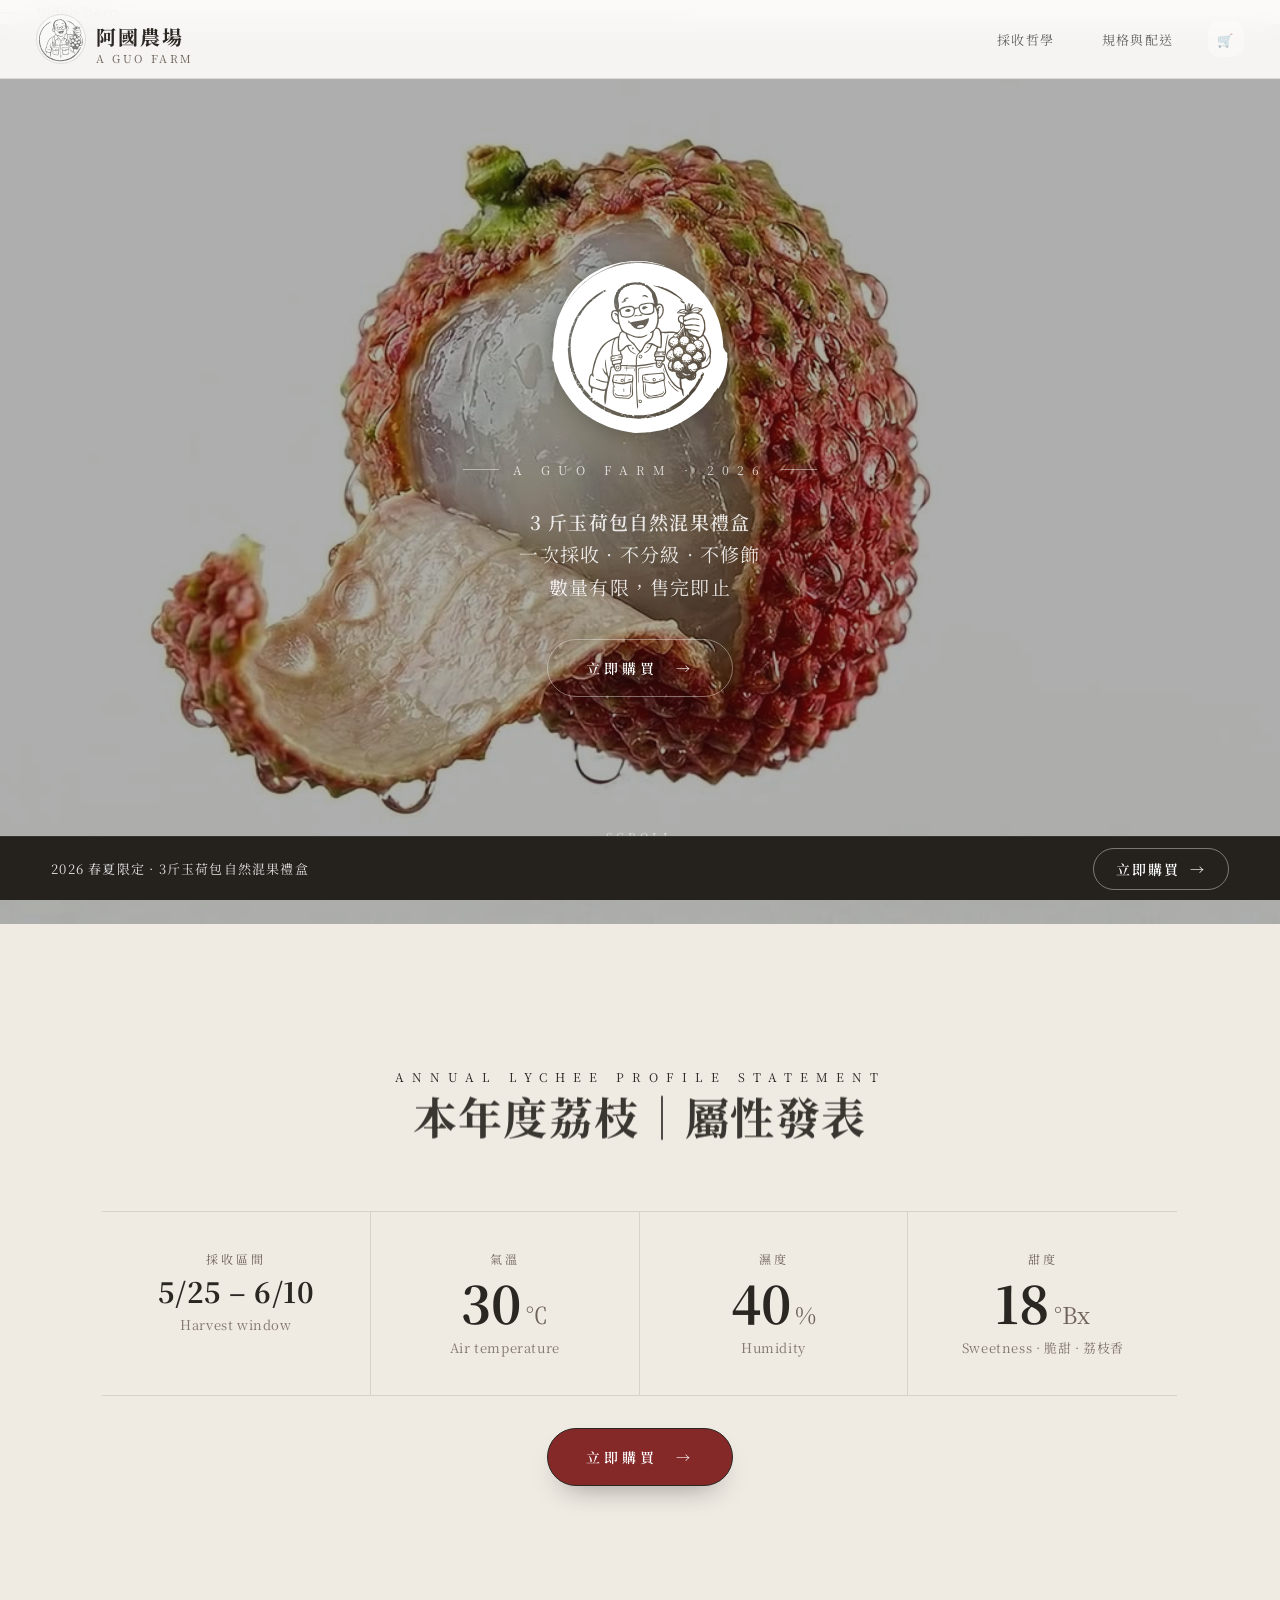
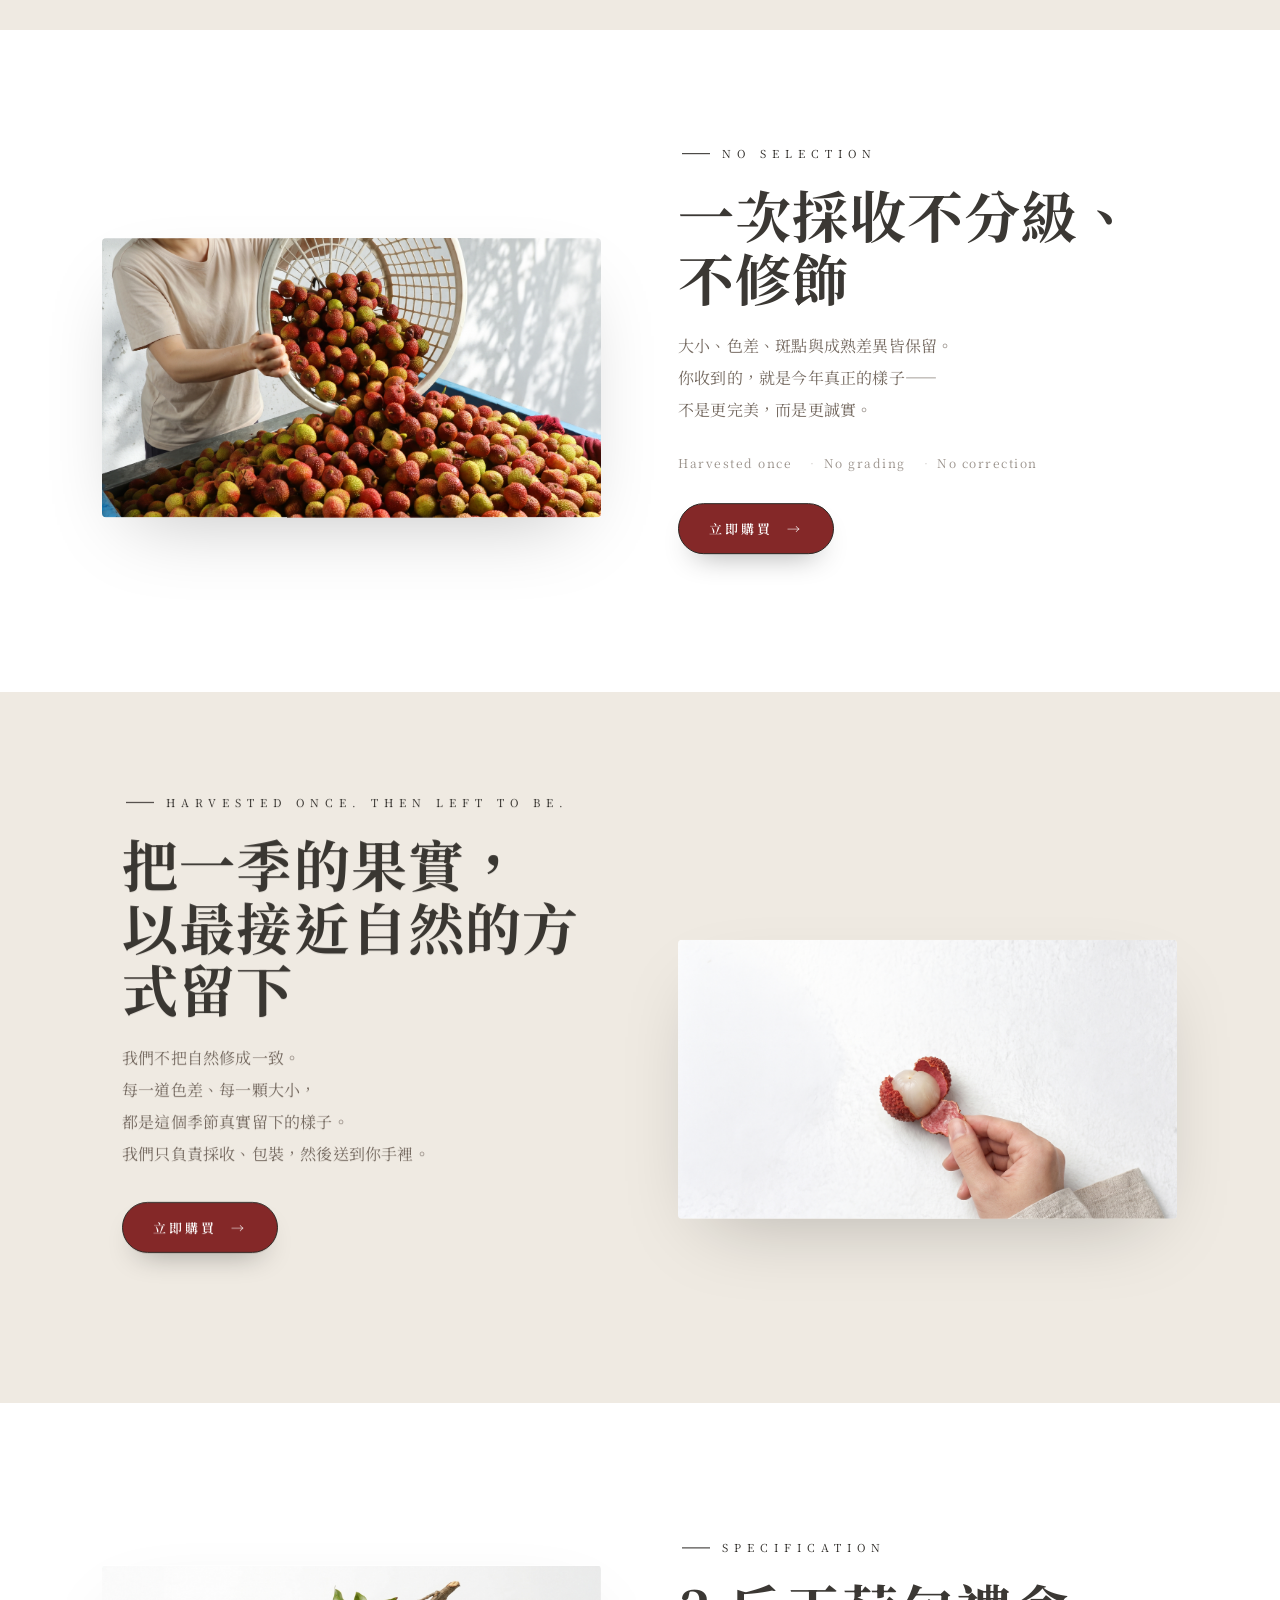
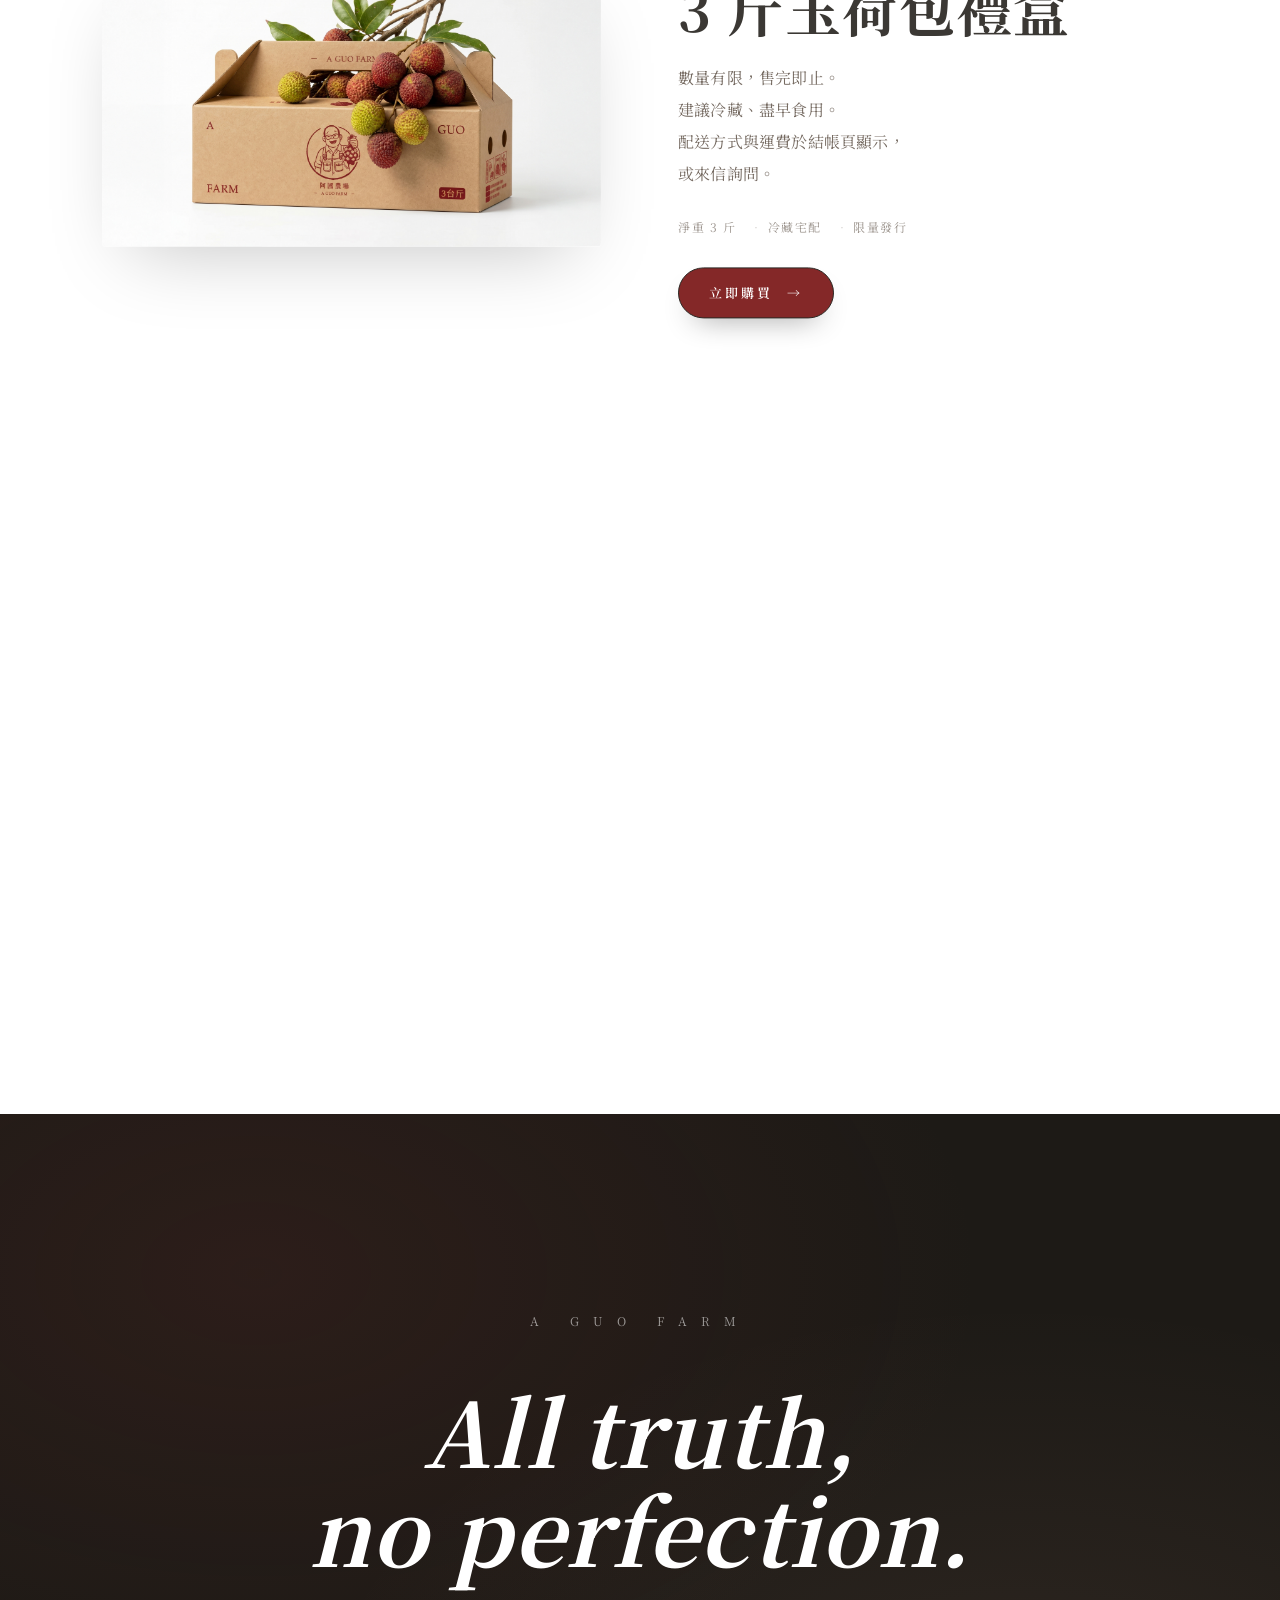
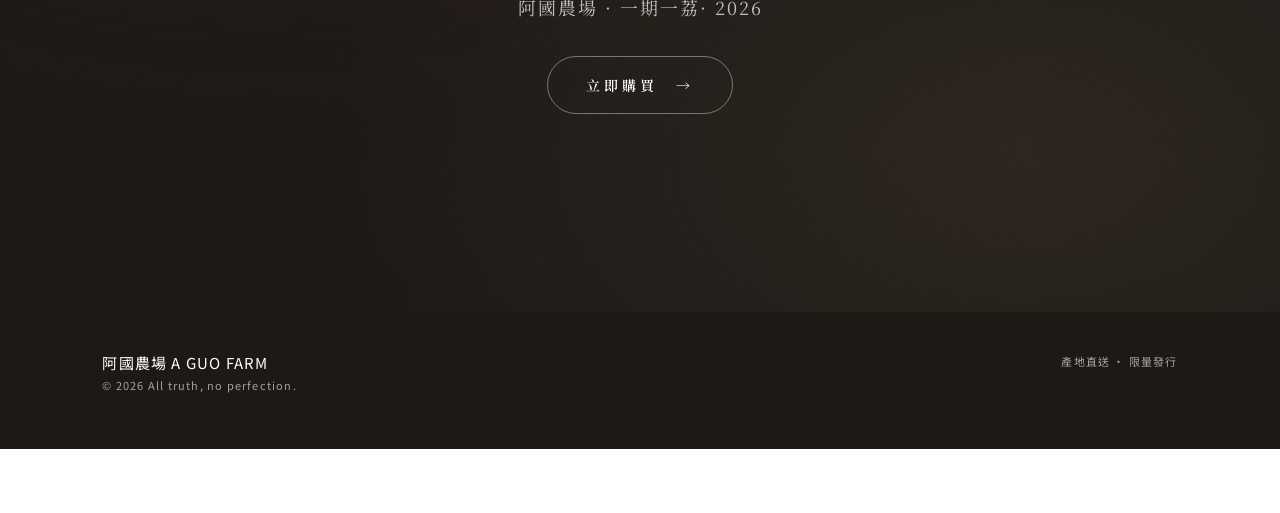
==== commit 7ee7468d: "更新文字 更新文字" ====
--- a/index.html
+++ b/index.html
@@ -135,11 +135,12 @@
       </div>
       <div class="stage__copy">
         <p class="stage__eyebrow">Harvested once. Then left to be.</p>
-        <h2 class="stage__title">把一季的果實，<br />以最克制的方式呈現</h2>
-        <p class="stage__body">
-          我們不把自然修成標準品。<br />
-          季節是這顆果實唯一的編輯者，<br />
-          我們只負責採收、包裝、送到你手裡。
+        <h2 class="stage__title">把一季的果實，<br />以最接近自然的方式留下</h2>
+        <p class="stage__body">
+          我們不把自然修成一致。<br />
+          每一道色差、每一顆大小，<br />
+          都是這個季節真實留下的樣子。<br />
+          我們只負責採收、包裝，然後送到你手裡。
         </p>
         <a class="cta" href="https://s.ccat.com.tw/18714" target="_blank" rel="noopener">立即購買</a>
       </div>
